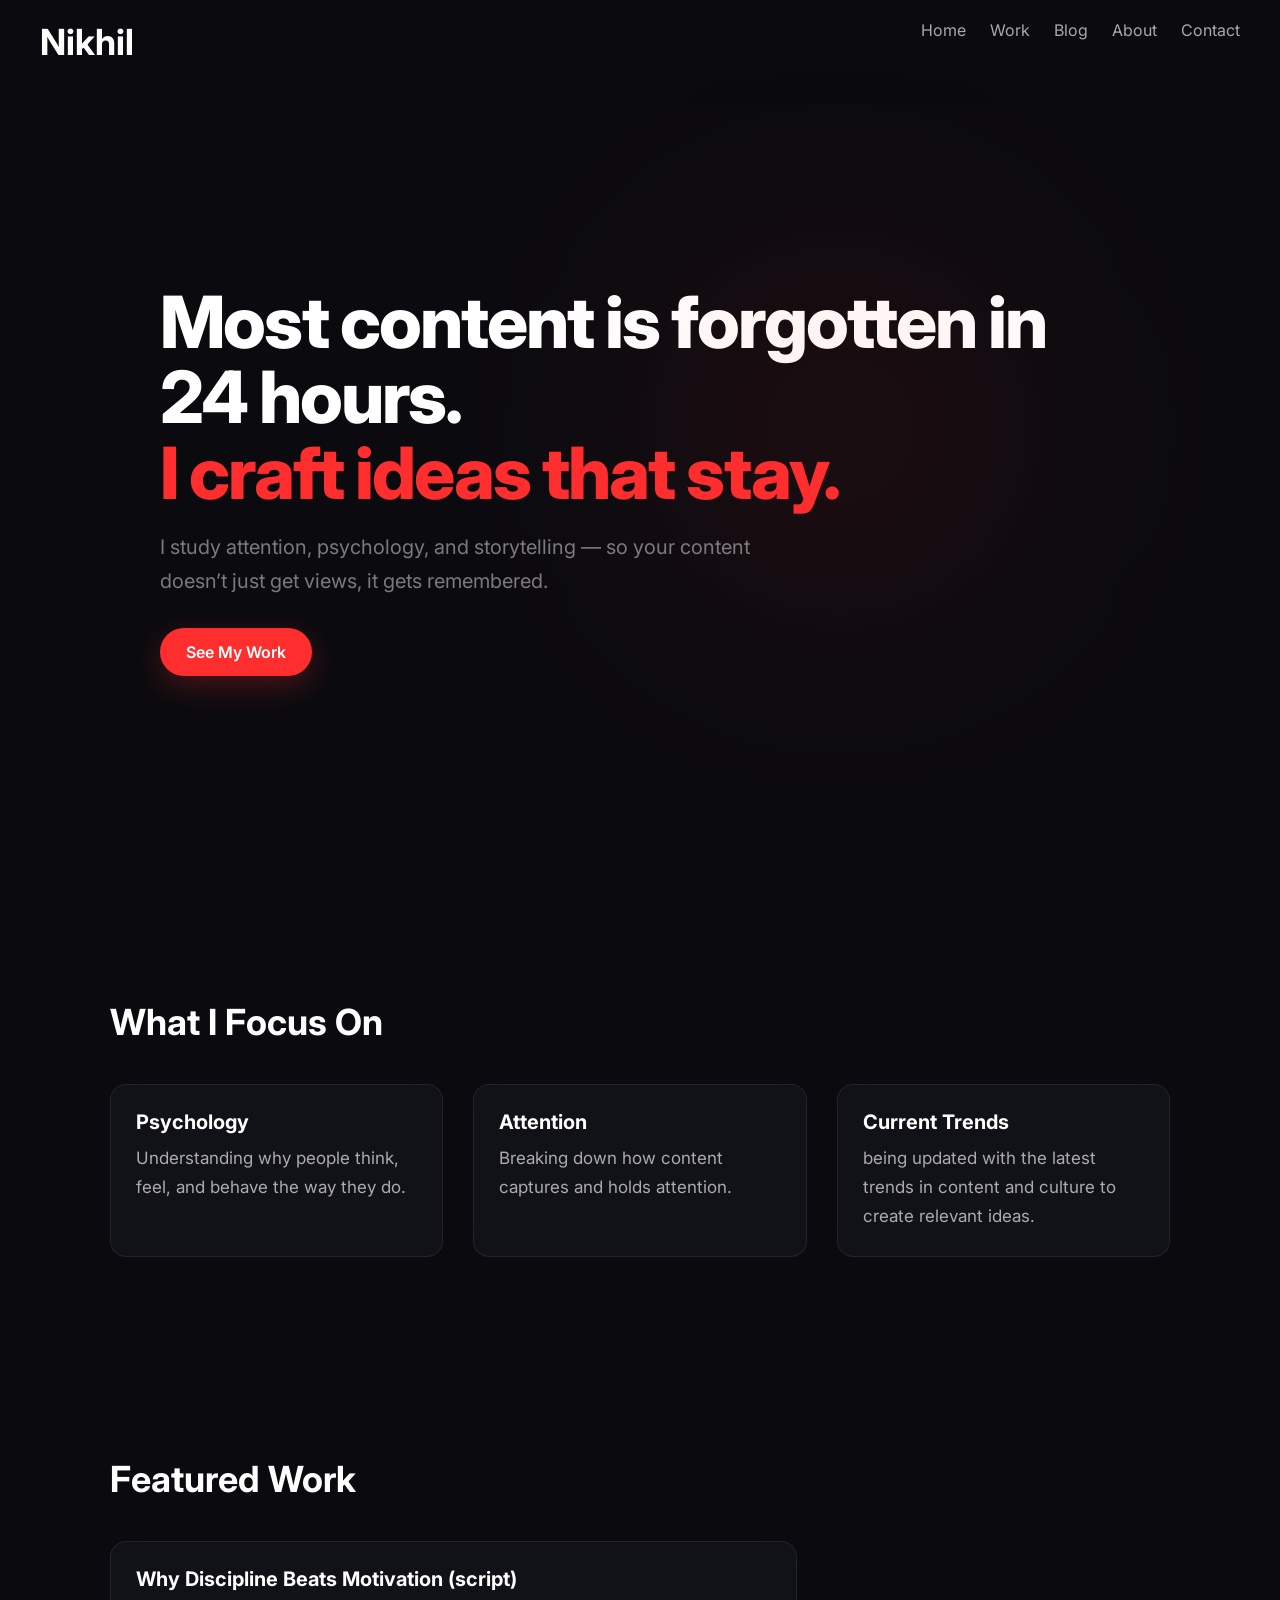
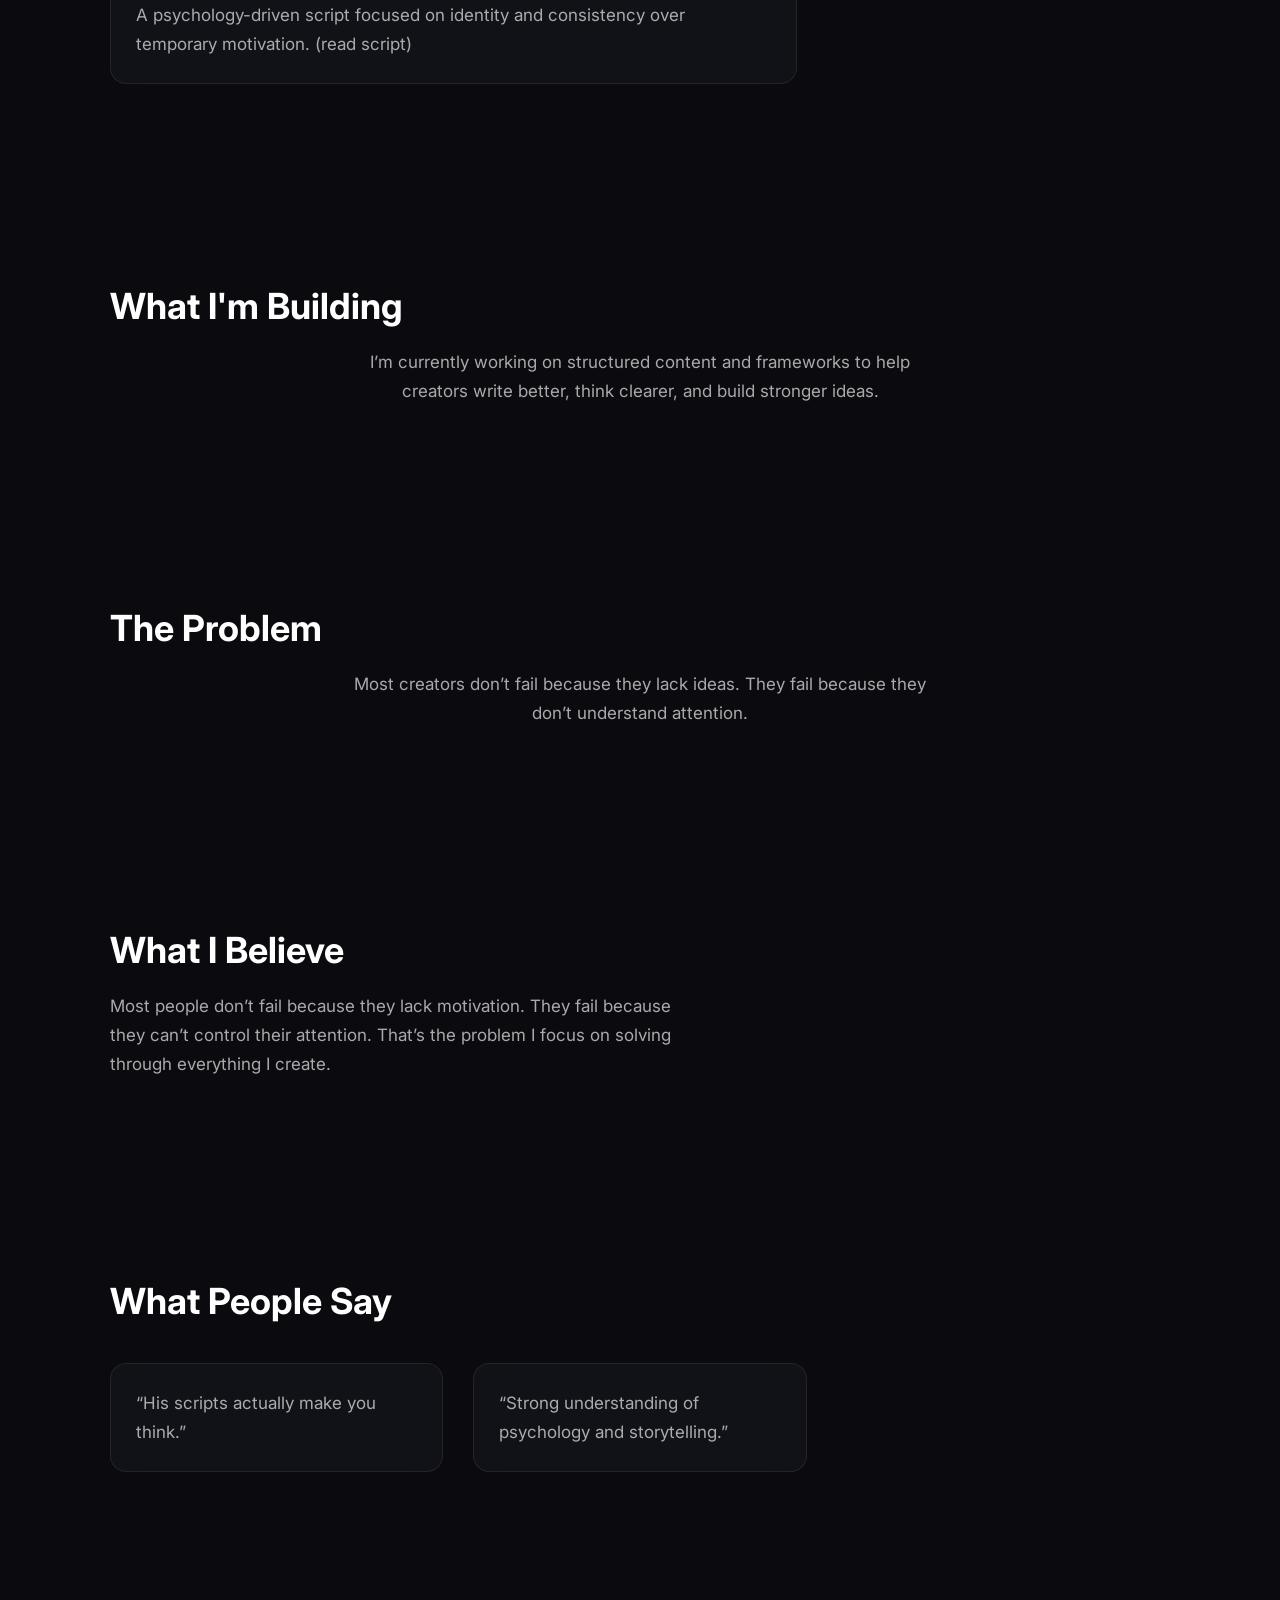
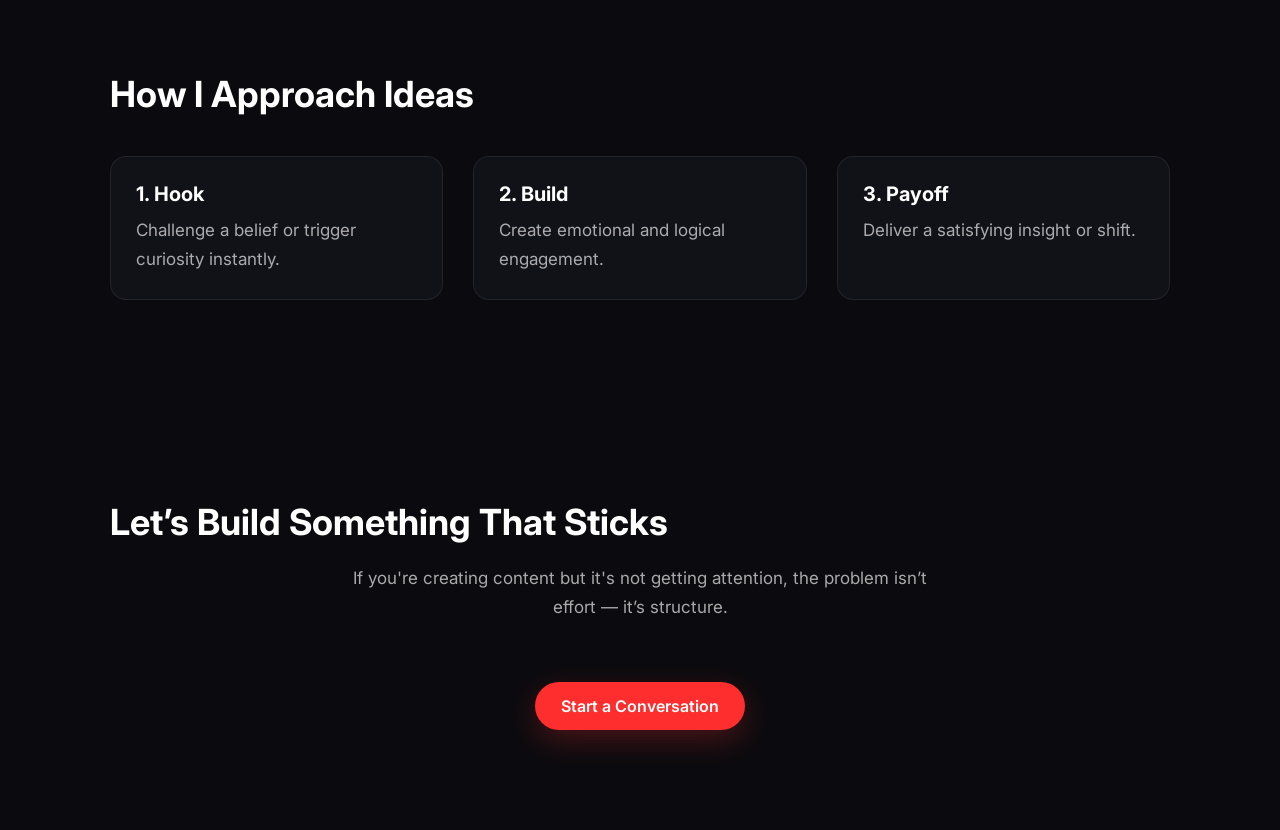
==== index.html @ 1b9fc82d "Initial commit" ====
<!doctype html>
<html lang="en">
  <head>
    <meta charset="UTF-8" />
    <meta name="viewport" content="width=device-width, initial-scale=1.0" />
    <title>Nikhil</title>

    <link rel="stylesheet" href="assets/css/style.css" />

    <link
      href="https://fonts.googleapis.com/css2?family=Inter:wght@400;600;800&display=swap"
      rel="stylesheet"
    />
  </head>

  <body>
    <nav>
      <h2>Nikhil</h2>
      <div class="nav-links">
        <a href="index.html">Home</a>
        <a href="work.html">Work</a>
        <a href="blog.html">Blog</a>
        <a href="about.html">About</a>
        <a href="contact.html">Contact</a>
      </div>
    </nav>

    <header class="hero">
      <div class="hero-content">
        <h1>
          Most content is forgotten in 24 hours.<br />
          <span class="highlight">I craft ideas that stay.</span>
        </h1>

        <p>
          I study attention, psychology, and storytelling — so your content
          doesn’t just get views, it gets remembered.
        </p>

        <a href="work.html" class="btn">See My Work</a>
      </div>
    </header>
    <section class="section">
      <h2>What I Focus On</h2>

      <div class="grid">
        <div class="card">
          <h3>Psychology</h3>
          <p>
            Understanding why people think, feel, and behave the way they do.
          </p>
        </div>

        <div class="card">
          <h3>Attention</h3>
          <p>Breaking down how content captures and holds attention.</p>
        </div>

        <div class="card">
          <h3>Current Trends</h3>
          <p>
            being updated with the latest trends in content and culture to
            create relevant ideas.
          </p>
        </div>
      </div>
    </section>
    <section class="section">
      <h2>Featured Work</h2>

      <div class="grid featured">
        <div class="card">
          <h3>Why Discipline Beats Motivation (script)</h3>
          <p>
            A psychology-driven script focused on identity and consistency over
            temporary motivation. (read script)
          </p>
        </div>
      </div>
    </section>
    <section class="section">
      <h2>What I'm Building</h2>

      <p class="center-text">
        I’m currently working on structured content and frameworks to help
        creators write better, think clearer, and build stronger ideas.
      </p>
    </section>
    <section class="section">
      <h2>The Problem</h2>

      <p class="center-text">
        Most creators don’t fail because they lack ideas. They fail because they
        don’t understand attention.
      </p>
    </section>
    <section class="section">
      <h2>What I Believe</h2>

      <p>
        Most people don’t fail because they lack motivation. They fail because
        they can’t control their attention. That’s the problem I focus on
        solving through everything I create.
      </p>
    </section>
    <section class="section">
      <h2>What People Say</h2>

      <div class="grid">
        <div class="card">
          <p>“His scripts actually make you think.”</p>
        </div>

        <div class="card">
          <p>“Strong understanding of psychology and storytelling.”</p>
        </div>
      </div>
    </section>
    <section class="section">
      <h2>How I Approach Ideas</h2>

      <div class="grid">
        <div class="card">
          <h3>1. Hook</h3>
          <p>Challenge a belief or trigger curiosity instantly.</p>
        </div>

        <div class="card">
          <h3>2. Build</h3>
          <p>Create emotional and logical engagement.</p>
        </div>

        <div class="card">
          <h3>3. Payoff</h3>
          <p>Deliver a satisfying insight or shift.</p>
        </div>
      </div>
    </section>
    <section class="section">
      <h2>Let’s Build Something That Sticks</h2>

      <p class="center-text">
        If you're creating content but it's not getting attention, the problem
        isn’t effort — it’s structure.
      </p>

      <div style="text-align: center; margin-top: 30px">
        <a href="contact.html" class="btn">Start a Conversation</a>
      </div>
    </section>
    <script src="assets/js/script.js"></script>
  </body>
</html>
---- assets/css/style.css ----
:root {
  --bg: #0b0b0f;
  --surface: #111116;
  --card: rgba(21, 21, 29, 0.7);

  --primary: #ff2e2e;
  --text: #ffffff;
  --text-muted: rgba(255, 255, 255, 0.65);

  --border: rgba(255, 255, 255, 0.08);
}

* {
  margin: 0;
  padding: 0;
  box-sizing: border-box;
  max-width: 100%;
}

html,
body {
  overflow-x: hidden;
}

body {
  font-family: "Inter", sans-serif;
  background: var(--bg);
  color: var(--text);
}

/* TYPOGRAPHY */

h1 {
  font-size: 72px;
  font-weight: 800;
  line-height: 1.05;
  letter-spacing: -2px;
}

h2 {
  font-size: 36px;
  margin-bottom: 20px;
  font-weight: 700;
}

h3 {
  font-size: 20px;
  margin-bottom: 10px;
}

p {
  font-size: 17px;
  color: var(--text-muted);
  line-height: 1.7;
  max-width: 600px;
}

/* NAV */

nav {
  position: fixed;
  width: 100%;
  top: 0;
  padding: 20px 40px;
  display: flex;
  justify-content: space-between;
  background: rgba(10, 10, 15, 0.6);
  backdrop-filter: blur(12px);
  z-index: 1000;
}

nav a {
  color: var(--text-muted);
  margin-left: 20px;
  text-decoration: none;
  transition: 0.3s;
}

nav a:hover {
  color: white;
}

/* HERO */

.hero {
  min-height: 100vh;
  display: flex;
  align-items: center;
  max-width: 1000px;
  margin: auto;
  padding: 160px 20px 100px;
  position: relative;
}

.hero h1 span {
  display: block;
  color: var(--primary);
}

.hero p {
  font-size: 20px;
  margin-top: 20px;
  opacity: 0.7;
}

.hero::before {
  content: "";
  position: absolute;
  width: 500px;
  height: 500px;
  background: radial-gradient(circle, rgba(255, 46, 46, 0.25), transparent 70%);
  filter: blur(120px);
  top: 20%;
  left: 70%;
  transform: translateX(-50%);
  opacity: 0.6;
}

/* BUTTON */

.btn {
  display: inline-block;
  background: var(--primary);
  padding: 14px 26px;
  border-radius: 999px;
  color: white;
  font-weight: 600;
  text-decoration: none;
  margin-top: 30px;
  transition: 0.3s;
  box-shadow: 0 10px 30px rgba(255, 46, 46, 0.25);
}

.btn:hover {
  transform: translateY(-3px);
  box-shadow: 0 20px 50px rgba(255, 46, 46, 0.4);
}

/* SECTION */

.section {
  max-width: 1100px;
  margin: auto;
  padding: 100px 20px;
}

.center-text {
  margin: auto;
  text-align: center;
}

/* GRID */

.grid {
  display: grid;
  grid-template-columns: repeat(3, 1fr);
  gap: 30px;
  margin-top: 40px;
}

.grid.featured {
  grid-template-columns: 2fr 1fr;
}

/* CARD */

.card {
  background: var(--card);
  backdrop-filter: blur(20px);
  border: 1px solid var(--border);
  padding: 25px;
  border-radius: 16px;
  transition: 0.3s;
}

.card:hover {
  transform: translateY(-8px);
  box-shadow: 0 20px 50px rgba(0, 0, 0, 0.6);
}

.card:hover h3 {
  color: var(--primary);
}

/* ===== MEDIA FIX (FINAL, WORKING) ===== */

.media {
  width: 100%;
  max-width: 480px; /* smaller = premium */
  aspect-ratio: 16 / 9; /* fixes height automatically */

  margin: 40px auto;

  border-radius: 16px;
  overflow: hidden;

  border: 1px solid var(--border);
  background: var(--card);

  box-shadow: 0 20px 60px rgba(0, 0, 0, 0.5);
}

.media img,
.media video {
  width: 100%;
  height: 100%;
  object-fit: cover;
  display: block;
}

/* CASE STUDY */

.case-study {
  max-width: 800px;
  margin: 0 auto 100px;
}

.case-intro {
  margin-bottom: 20px;
  opacity: 0.8;
}

.case-block {
  margin-top: 25px;
}

/* DIVIDER */

.divider {
  height: 1px;
  background: var(--border);
  margin: 80px 0;
}

/* FOOTER */

.footer {
  text-align: center;
  padding: 40px 20px;
  color: var(--text-muted);
}

/* RESPONSIVE */

@media (max-width: 900px) {
  h1 {
    font-size: 42px;
  }

  .grid {
    grid-template-columns: 1fr;
  }

  .hero {
    padding: 140px 20px 80px;
  }
}
/* MEDIA HOVER EFFECT */

.media {
  transition:
    transform 0.4s ease,
    box-shadow 0.4s ease;
}

.media:hover {
  transform: scale(1.03);
  box-shadow: 0 30px 80px rgba(0, 0, 0, 0.7);
}
.reveal {
  opacity: 0;
  transform: translateY(30px);
  transition: all 0.6s ease;
}

.reveal.active {
  opacity: 1;
  transform: translateY(0);
}
.delay-1 {
  transition-delay: 0.1s;
}
.delay-2 {
  transition-delay: 0.2s;
}
.delay-3 {
  transition-delay: 0.3s;
}
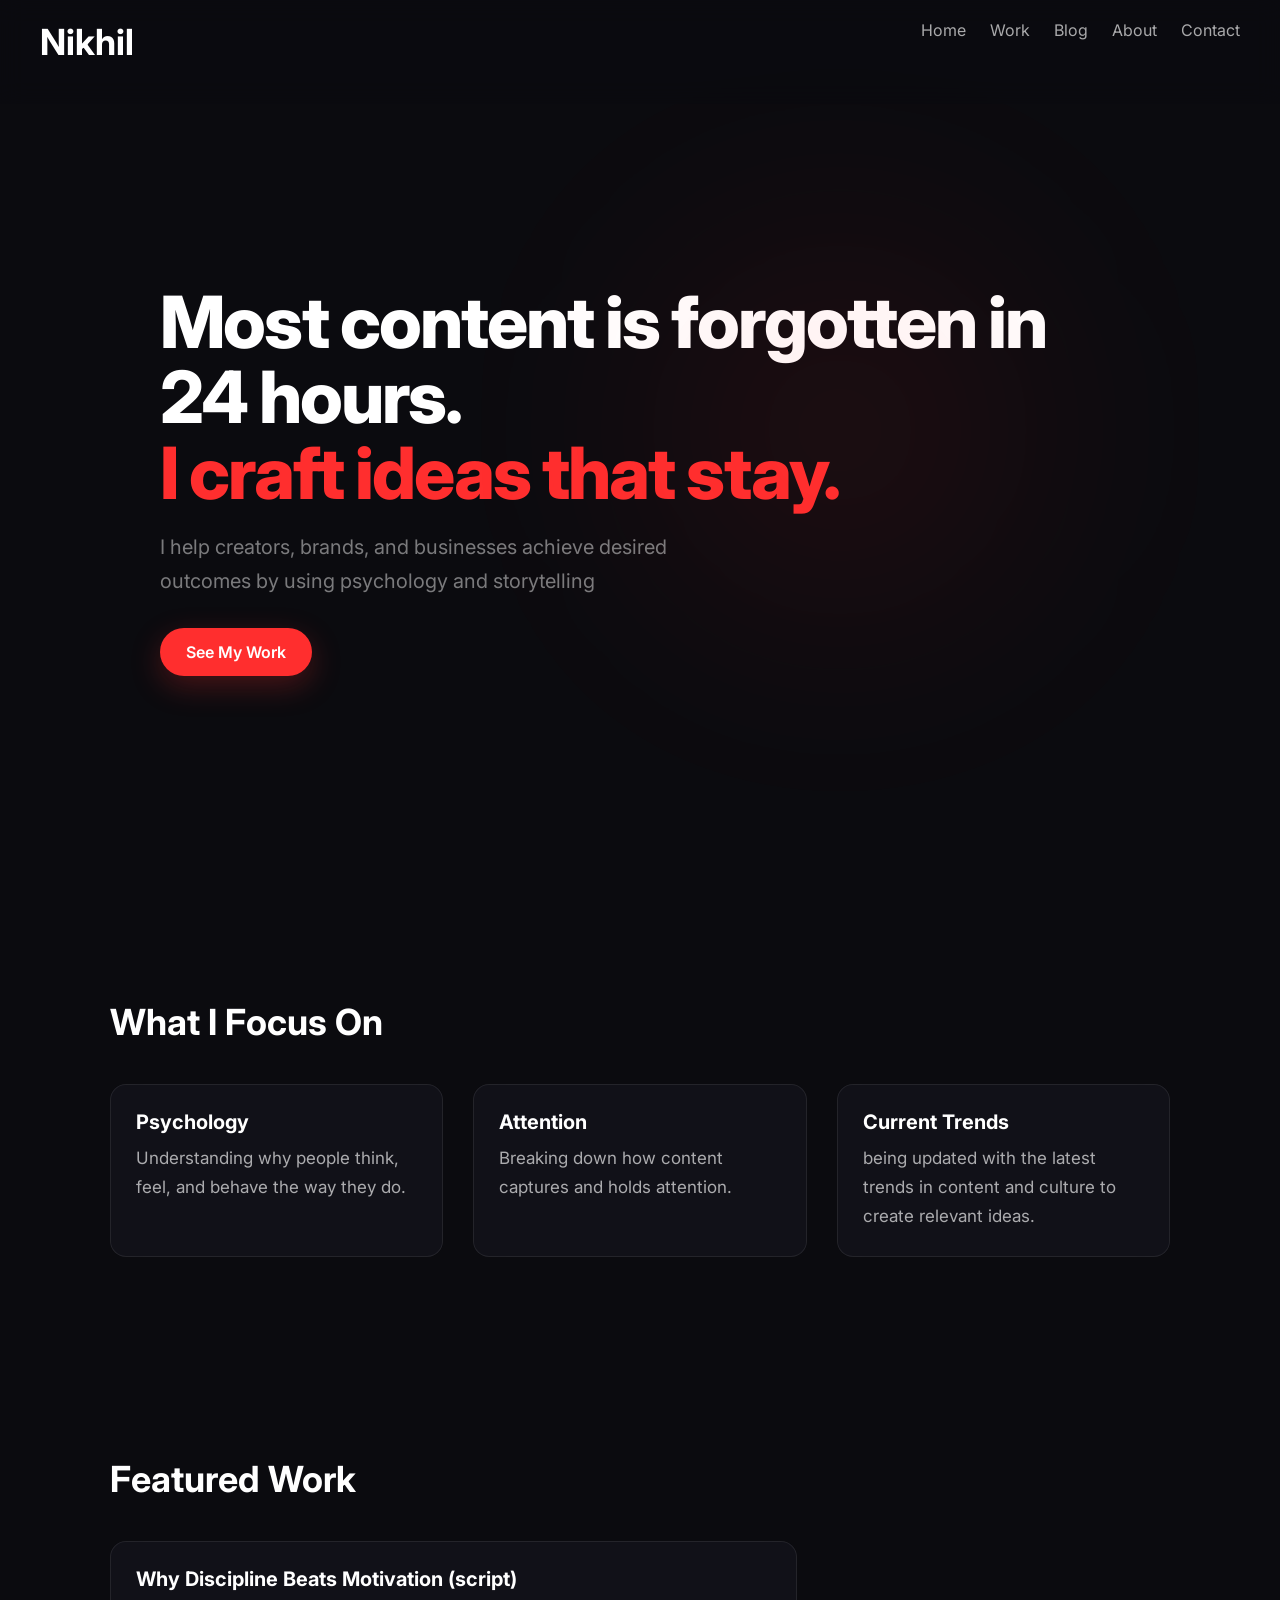
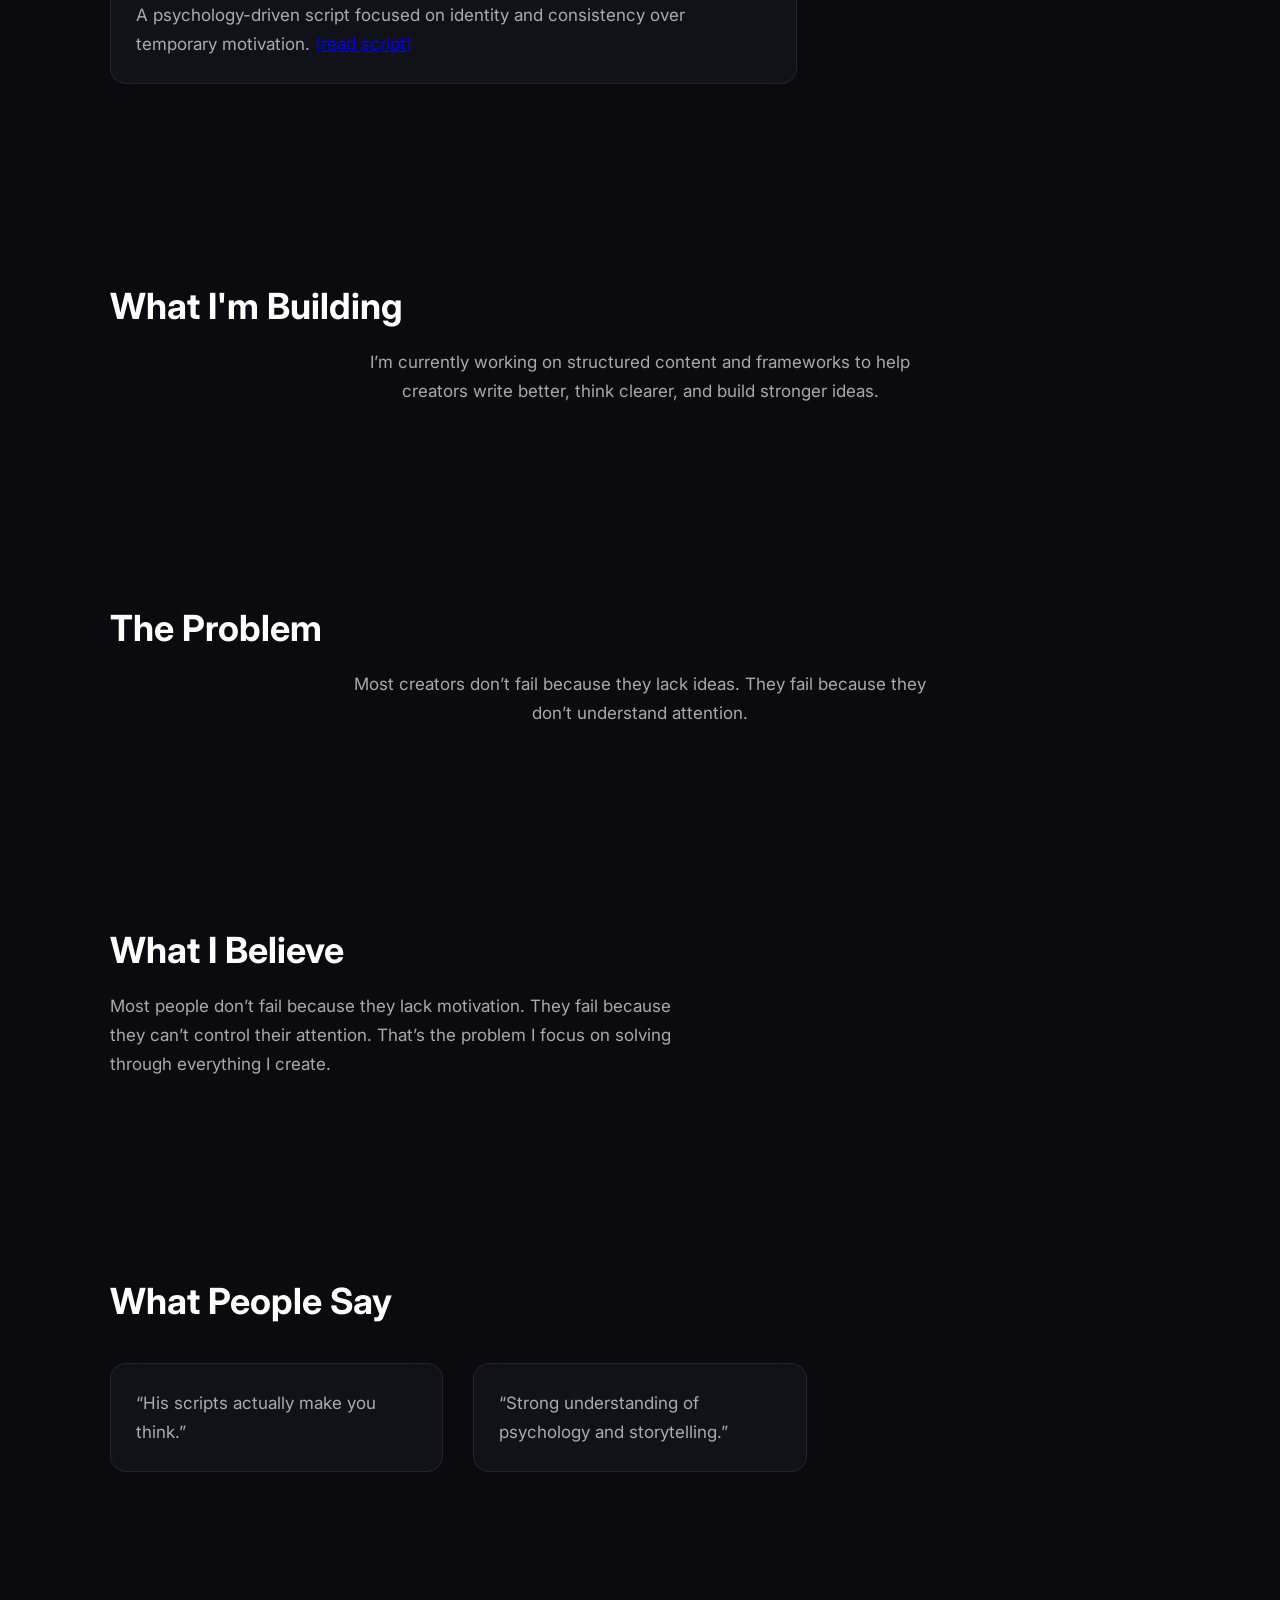
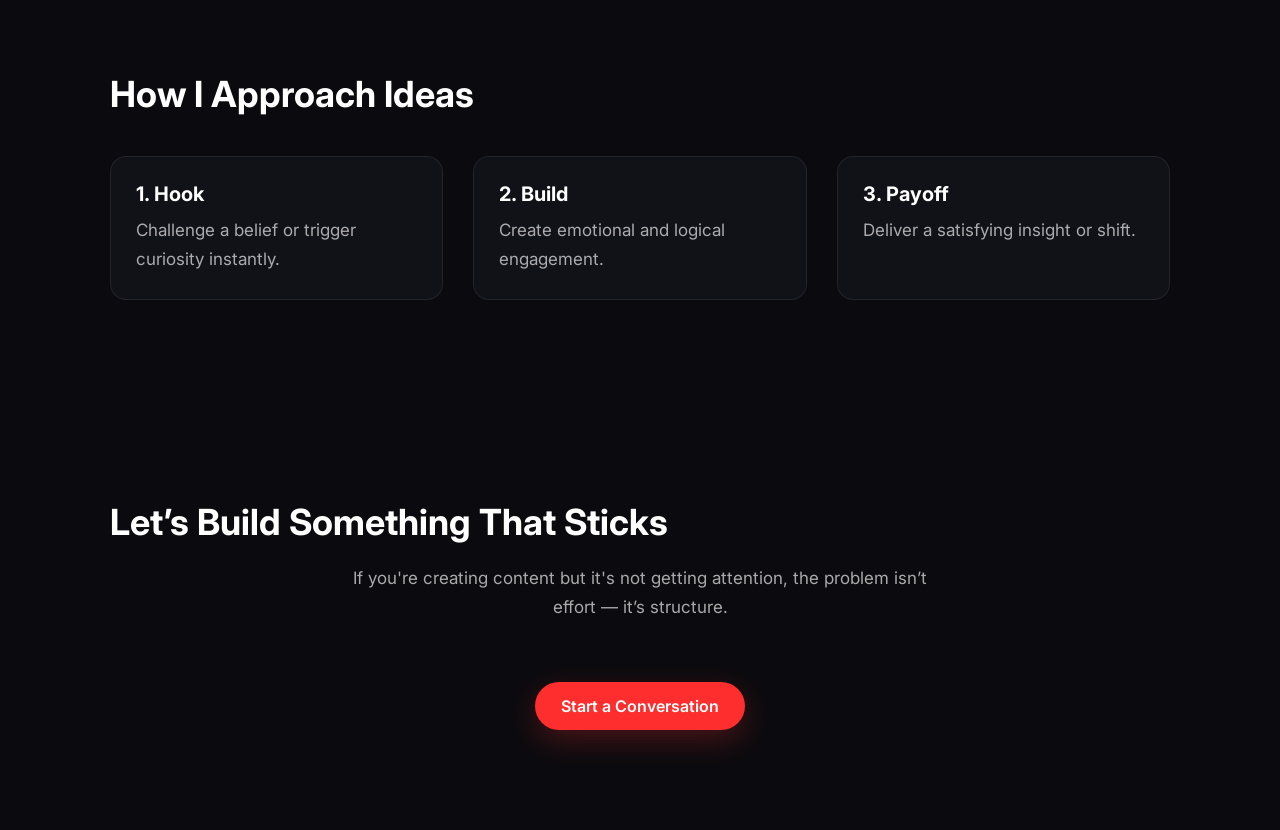
==== commit eed31d64: "Update content in index.html to enhance clarity and add a link to the script" ====
--- a/index.html
+++ b/index.html
@@ -33,8 +33,8 @@
         </h1>
 
         <p>
-          I study attention, psychology, and storytelling — so your content
-          doesn’t just get views, it gets remembered.
+          I help creators, brands, and businesses achieve desired outcomes by
+          using psychology and storytelling
         </p>
 
         <a href="work.html" class="btn">See My Work</a>
@@ -73,7 +73,11 @@
           <h3>Why Discipline Beats Motivation (script)</h3>
           <p>
             A psychology-driven script focused on identity and consistency over
-            temporary motivation. (read script)
+            temporary motivation.
+            <a
+              href="https://www.notion.so/sample-short-script-01-312af10f981580a9a6f8fdf130163631?source=copy_link"
+              >(read script)</a
+            >
           </p>
         </div>
       </div>
